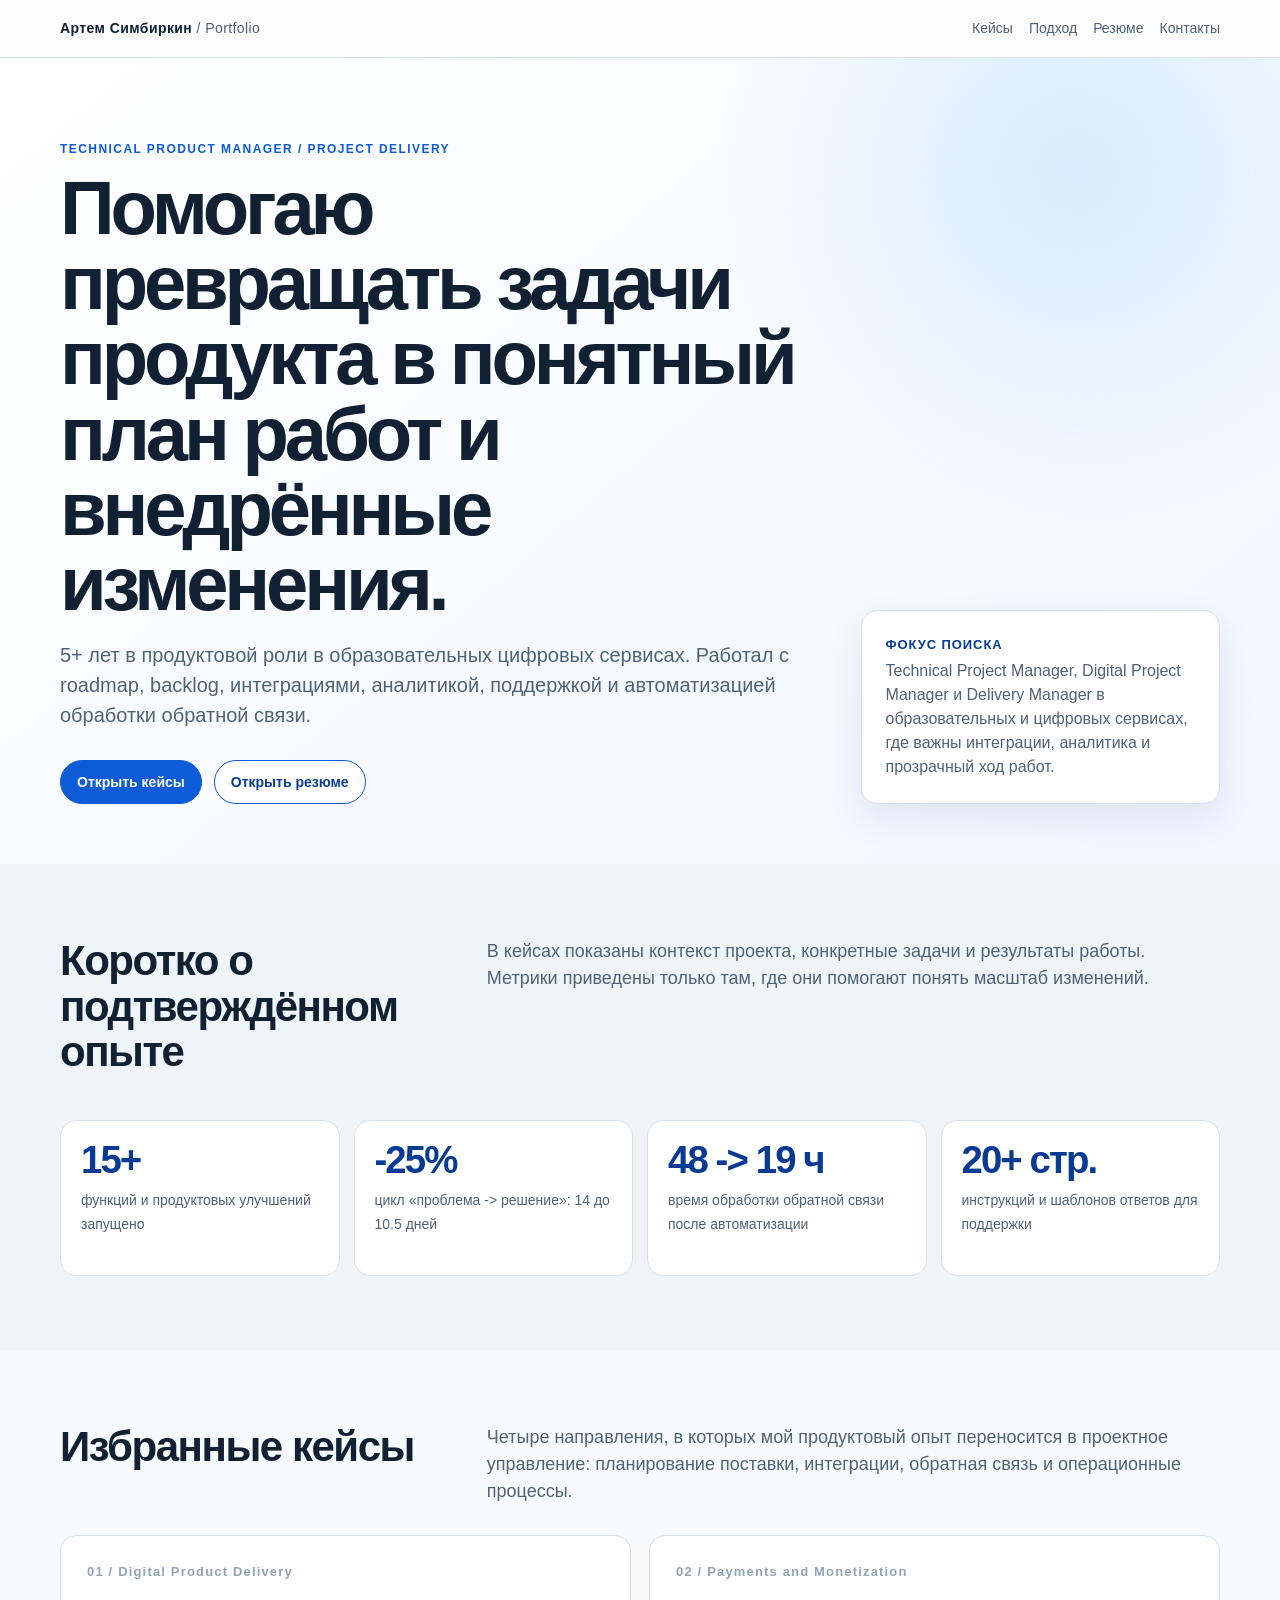
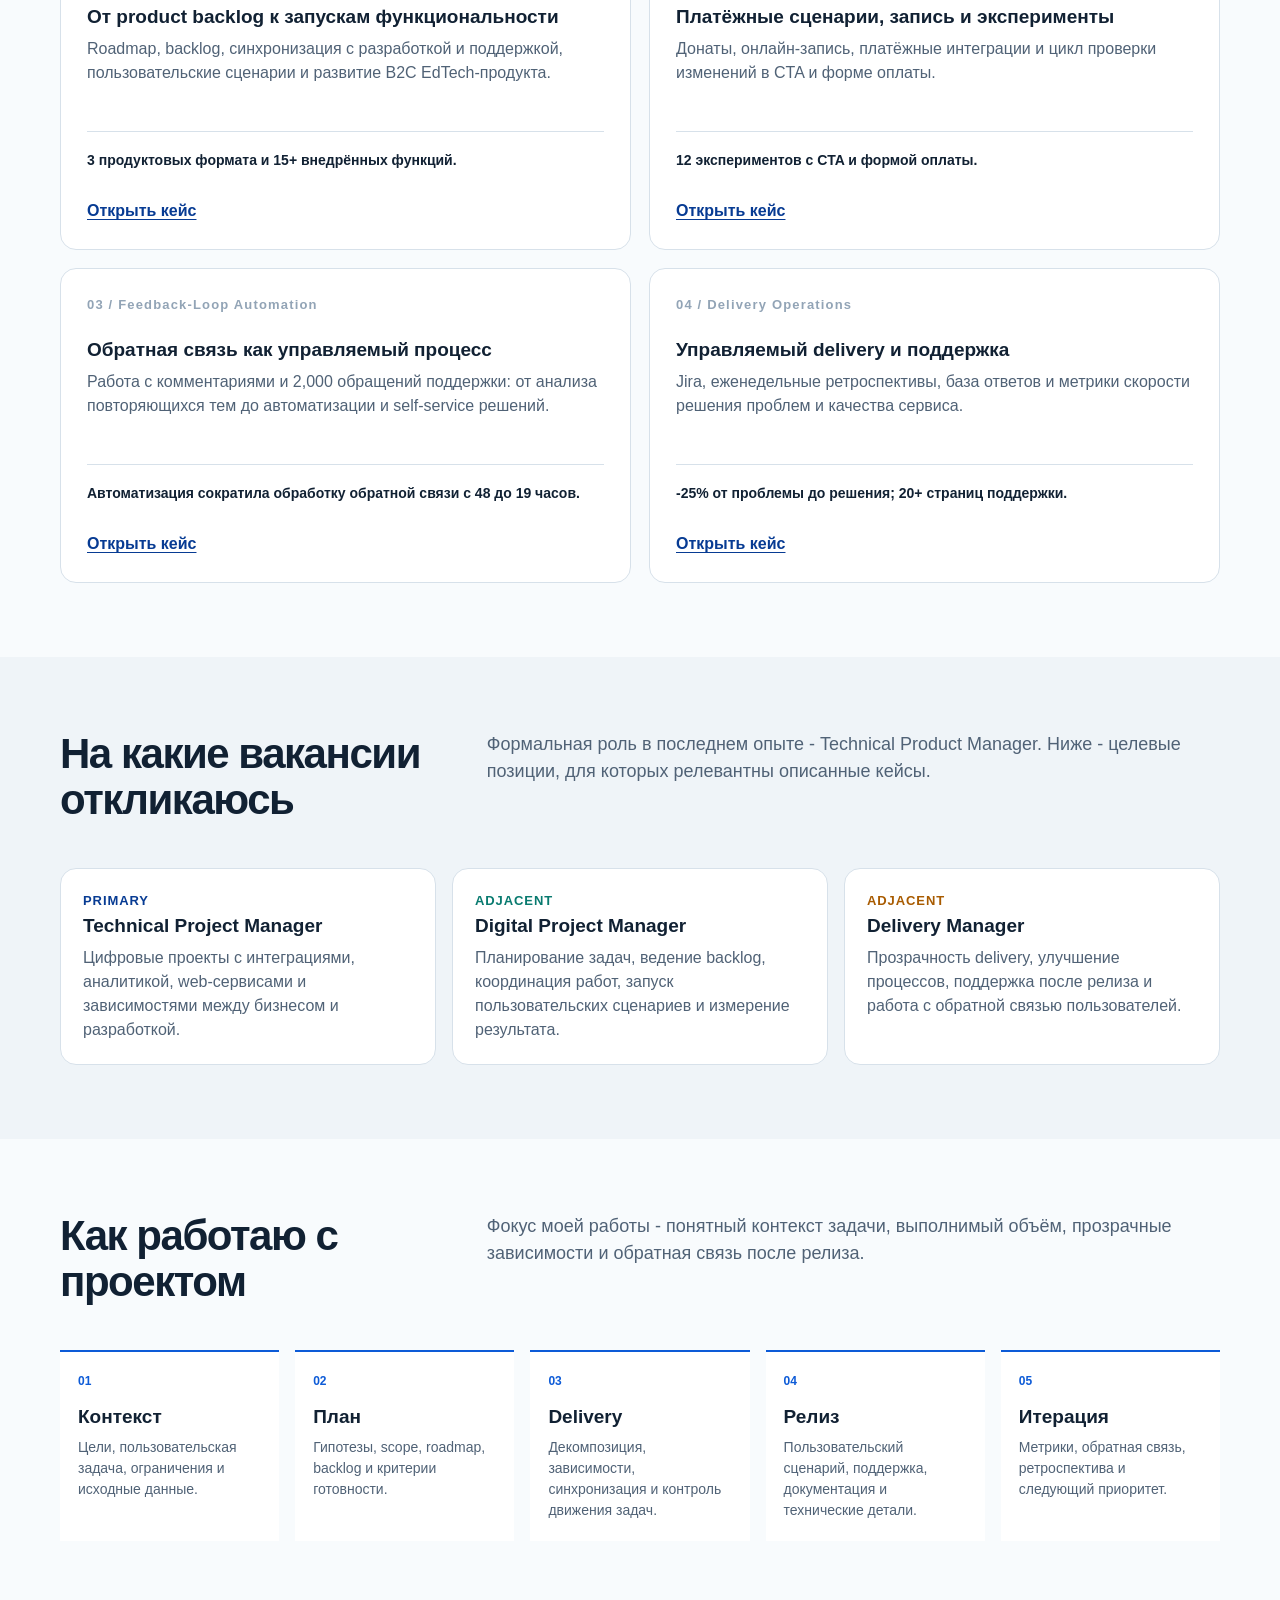
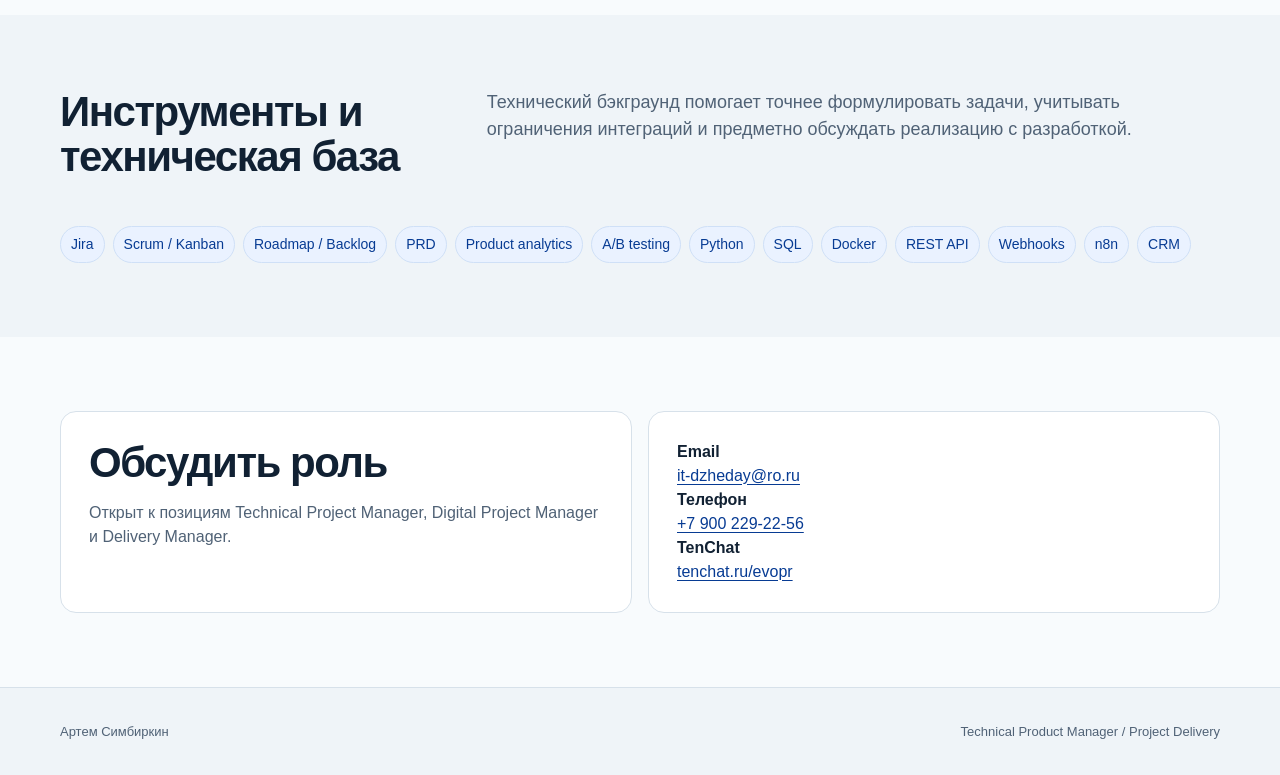
==== index.html @ fcdbf529 "cv commit" ====
<!DOCTYPE html>
<html lang="ru">
<head>
  <meta charset="UTF-8">
  <meta name="viewport" content="width=device-width, initial-scale=1.0">
  <meta name="description" content="Портфолио Артема Симбиркина, Technical Product Manager с опытом проектной поставки цифровых продуктов.">
  <title>Артем Симбиркин | Product Delivery</title>
  <link rel="stylesheet" href="assets/portfolio.css">
</head>
<body>
  <header class="site-header">
    <div class="shell">
      <a class="brand" href="index.html">Артем Симбиркин <span>/ Portfolio</span></a>
      <nav class="nav" aria-label="Навигация">
        <a href="#cases">Кейсы</a>
        <a href="#approach">Подход</a>
        <a href="resume-technical-project-manager.html">Резюме</a>
        <a href="#contact">Контакты</a>
      </nav>
    </div>
  </header>

  <main>
    <section class="hero">
      <div class="shell hero-grid">
        <div>
          <p class="eyebrow">Technical Product Manager / Project Delivery</p>
          <h1>Помогаю превращать задачи продукта в понятный план работ и внедрённые изменения.</h1>
          <p class="lead">5+ лет в продуктовой роли в образовательных цифровых сервисах. Работал с roadmap, backlog, интеграциями, аналитикой, поддержкой и автоматизацией обработки обратной связи.</p>
          <div class="hero-actions">
            <a class="button" href="#cases">Открыть кейсы</a>
            <a class="button secondary" href="resume-technical-project-manager.html">Открыть резюме</a>
          </div>
        </div>
        <aside class="hero-note">
          <strong>Фокус поиска</strong>
          <p>Technical Project Manager, Digital Project Manager и Delivery Manager в образовательных и цифровых сервисах, где важны интеграции, аналитика и прозрачный ход работ.</p>
        </aside>
      </div>
    </section>

    <section class="section">
      <div class="shell">
        <div class="section-heading">
          <h2>Коротко о подтверждённом опыте</h2>
          <p>В кейсах показаны контекст проекта, конкретные задачи и результаты работы. Метрики приведены только там, где они помогают понять масштаб изменений.</p>
        </div>
        <div class="metrics-grid">
          <article class="metric-card"><strong>15+</strong><span>функций и продуктовых улучшений запущено</span></article>
          <article class="metric-card"><strong>-25%</strong><span>цикл «проблема -> решение»: 14 до 10.5 дней</span></article>
          <article class="metric-card"><strong>48 -> 19 ч</strong><span>время обработки обратной связи после автоматизации</span></article>
          <article class="metric-card"><strong>20+ стр.</strong><span>инструкций и шаблонов ответов для поддержки</span></article>
        </div>
      </div>
    </section>

    <section class="section tint" id="cases">
      <div class="shell">
        <div class="section-heading">
          <h2>Избранные кейсы</h2>
          <p>Четыре направления, в которых мой продуктовый опыт переносится в проектное управление: планирование поставки, интеграции, обратная связь и операционные процессы.</p>
        </div>
        <div class="cases-grid">
          <article class="case-card">
            <span class="case-number">01 / Digital Product Delivery</span>
            <h3>От product backlog к запускам функциональности</h3>
            <p>Roadmap, backlog, синхронизация с разработкой и поддержкой, пользовательские сценарии и развитие B2C EdTech-продукта.</p>
            <p class="case-result">3 продуктовых формата и 15+ внедрённых функций.</p>
            <a class="case-link" href="cases/digital-product-delivery/case.html">Открыть кейс</a>
          </article>
          <article class="case-card">
            <span class="case-number">02 / Payments and Monetization</span>
            <h3>Платёжные сценарии, запись и эксперименты</h3>
            <p>Донаты, онлайн-запись, платёжные интеграции и цикл проверки изменений в CTA и форме оплаты.</p>
            <p class="case-result">12 экспериментов с CTA и формой оплаты.</p>
            <a class="case-link" href="cases/payments-monetization/case.html">Открыть кейс</a>
          </article>
          <article class="case-card">
            <span class="case-number">03 / Feedback-Loop Automation</span>
            <h3>Обратная связь как управляемый процесс</h3>
            <p>Работа с комментариями и 2,000 обращений поддержки: от анализа повторяющихся тем до автоматизации и self-service решений.</p>
            <p class="case-result">Автоматизация сократила обработку обратной связи с 48 до 19 часов.</p>
            <a class="case-link" href="cases/feedback-automation/case.html">Открыть кейс</a>
          </article>
          <article class="case-card">
            <span class="case-number">04 / Delivery Operations</span>
            <h3>Управляемый delivery и поддержка</h3>
            <p>Jira, еженедельные ретроспективы, база ответов и метрики скорости решения проблем и качества сервиса.</p>
            <p class="case-result">-25% от проблемы до решения; 20+ страниц поддержки.</p>
            <a class="case-link" href="cases/delivery-operations/case.html">Открыть кейс</a>
          </article>
        </div>
      </div>
    </section>

    <section class="section">
      <div class="shell">
        <div class="section-heading">
          <h2>На какие вакансии откликаюсь</h2>
          <p>Формальная роль в последнем опыте - Technical Product Manager. Ниже - целевые позиции, для которых релевантны описанные кейсы.</p>
        </div>
        <div class="role-grid">
          <article class="role-card"><strong>Primary</strong><h3>Technical Project Manager</h3><p>Цифровые проекты с интеграциями, аналитикой, web-сервисами и зависимостями между бизнесом и разработкой.</p></article>
          <article class="role-card"><strong>Adjacent</strong><h3>Digital Project Manager</h3><p>Планирование задач, ведение backlog, координация работ, запуск пользовательских сценариев и измерение результата.</p></article>
          <article class="role-card"><strong>Adjacent</strong><h3>Delivery Manager</h3><p>Прозрачность delivery, улучшение процессов, поддержка после релиза и работа с обратной связью пользователей.</p></article>
        </div>
      </div>
    </section>

    <section class="section tint" id="approach">
      <div class="shell">
        <div class="section-heading">
          <h2>Как работаю с проектом</h2>
          <p>Фокус моей работы - понятный контекст задачи, выполнимый объём, прозрачные зависимости и обратная связь после релиза.</p>
        </div>
        <div class="process-grid">
          <article class="process-step"><span>01</span><h3>Контекст</h3><p>Цели, пользовательская задача, ограничения и исходные данные.</p></article>
          <article class="process-step"><span>02</span><h3>План</h3><p>Гипотезы, scope, roadmap, backlog и критерии готовности.</p></article>
          <article class="process-step"><span>03</span><h3>Delivery</h3><p>Декомпозиция, зависимости, синхронизация и контроль движения задач.</p></article>
          <article class="process-step"><span>04</span><h3>Релиз</h3><p>Пользовательский сценарий, поддержка, документация и технические детали.</p></article>
          <article class="process-step"><span>05</span><h3>Итерация</h3><p>Метрики, обратная связь, ретроспектива и следующий приоритет.</p></article>
        </div>
      </div>
    </section>

    <section class="section">
      <div class="shell">
        <div class="section-heading">
          <h2>Инструменты и техническая база</h2>
          <p>Технический бэкграунд помогает точнее формулировать задачи, учитывать ограничения интеграций и предметно обсуждать реализацию с разработкой.</p>
        </div>
        <ul class="chip-list" aria-label="Инструменты">
          <li>Jira</li><li>Scrum / Kanban</li><li>Roadmap / Backlog</li><li>PRD</li><li>Product analytics</li><li>A/B testing</li><li>Python</li><li>SQL</li><li>Docker</li><li>REST API</li><li>Webhooks</li><li>n8n</li><li>CRM</li>
        </ul>
      </div>
    </section>

    <section class="section tint" id="contact">
      <div class="shell">
        <div class="contact-grid">
          <article class="contact-card"><h2>Обсудить роль</h2><p>Открыт к позициям Technical Project Manager, Digital Project Manager и Delivery Manager.</p></article>
          <article class="contact-card"><strong>Email</strong><p><a href="mailto:it-dzheday@ro.ru">it-dzheday@ro.ru</a></p><strong>Телефон</strong><p><a href="tel:+79002292256">+7 900 229-22-56</a></p><strong>TenChat</strong><p><a href="https://tenchat.ru/evopr">tenchat.ru/evopr</a></p></article>
        </div>
      </div>
    </section>
  </main>

  <footer class="footer"><div class="shell"><span>Артем Симбиркин</span><span>Technical Product Manager / Project Delivery</span></div></footer>
</body>
</html>
---- assets/portfolio.css ----
:root {
  --ink: #112133;
  --muted: #506276;
  --line: #d7e1ea;
  --canvas: #eff4f8;
  --paper: #ffffff;
  --blue: #0d5bd7;
  --blue-dark: #073b93;
  --blue-soft: #eaf2ff;
  --teal: #087a6f;
  --teal-soft: #e9f8f5;
  --amber: #a85b00;
  --amber-soft: #fff5e6;
  --danger: #a13b42;
  --radius: 16px;
}

* {
  box-sizing: border-box;
}

html {
  scroll-behavior: smooth;
}

body {
  margin: 0;
  background: var(--canvas);
  color: var(--ink);
  font-family: Arial, "Segoe UI", sans-serif;
  font-size: 16px;
  line-height: 1.5;
}

a {
  color: var(--blue-dark);
  text-decoration-thickness: 1px;
  text-underline-offset: 3px;
}

a:hover {
  color: var(--blue);
}

.shell {
  width: min(1160px, calc(100% - 40px));
  margin: 0 auto;
}

.site-header {
  padding: 18px 0;
  border-bottom: 1px solid var(--line);
  background: rgba(255, 255, 255, 0.86);
}

.site-header .shell {
  display: flex;
  align-items: center;
  justify-content: space-between;
  gap: 24px;
}

.brand {
  color: var(--ink);
  font-size: 14px;
  font-weight: 750;
  letter-spacing: 0.03em;
  text-decoration: none;
}

.brand span {
  color: var(--muted);
  font-weight: 500;
}

.nav {
  display: flex;
  flex-wrap: wrap;
  gap: 16px;
  font-size: 14px;
}

.nav a {
  color: var(--muted);
  text-decoration: none;
}

.nav a:hover {
  color: var(--blue);
}

.hero {
  padding: 82px 0 60px;
  background:
    radial-gradient(circle at 84% 14%, #d7ebff 0, rgba(215, 235, 255, 0) 28%),
    linear-gradient(140deg, #ffffff 0, #f0f7ff 100%);
}

.hero-grid {
  display: grid;
  grid-template-columns: minmax(0, 1.35fr) minmax(280px, 0.65fr);
  gap: 54px;
  align-items: end;
}

.eyebrow,
.case-kicker {
  margin: 0 0 12px;
  color: var(--blue);
  font-size: 12px;
  font-weight: 750;
  letter-spacing: 0.12em;
  text-transform: uppercase;
}

h1,
h2,
h3,
p {
  margin-top: 0;
}

h1 {
  max-width: 850px;
  margin-bottom: 20px;
  font-size: clamp(42px, 6vw, 76px);
  line-height: 0.99;
  letter-spacing: -0.055em;
}

h2 {
  margin-bottom: 16px;
  font-size: clamp(28px, 3.3vw, 42px);
  line-height: 1.08;
  letter-spacing: -0.035em;
}

h3 {
  margin-bottom: 8px;
  font-size: 19px;
  line-height: 1.2;
}

.lead {
  max-width: 730px;
  color: var(--muted);
  font-size: 20px;
  line-height: 1.48;
}

.hero-actions {
  display: flex;
  flex-wrap: wrap;
  gap: 12px;
  margin-top: 30px;
}

.button {
  display: inline-flex;
  align-items: center;
  justify-content: center;
  min-height: 44px;
  padding: 10px 16px;
  border: 1px solid var(--blue);
  border-radius: 999px;
  background: var(--blue);
  color: #ffffff;
  font-size: 14px;
  font-weight: 700;
  text-decoration: none;
}

.button:hover {
  background: var(--blue-dark);
  color: #ffffff;
}

.button.secondary {
  background: #ffffff;
  color: var(--blue-dark);
}

.button.secondary:hover {
  background: var(--blue-soft);
  color: var(--blue-dark);
}

.hero-note,
.role-card,
.contact-card,
.case-card,
.fact-card,
.metric-card,
.section-card,
.callout,
.resume-block {
  border: 1px solid var(--line);
  border-radius: var(--radius);
  background: var(--paper);
}

.hero-note {
  padding: 24px;
  box-shadow: 0 14px 36px rgba(22, 49, 76, 0.09);
}

.hero-note strong,
.role-card strong {
  display: block;
  margin-bottom: 5px;
  color: var(--blue-dark);
  font-size: 13px;
  letter-spacing: 0.07em;
  text-transform: uppercase;
}

.hero-note p,
.role-card p,
.contact-card p {
  margin-bottom: 0;
  color: var(--muted);
}

.section {
  padding: 74px 0;
}

.section.tint {
  background: #f8fbfd;
}

.section-heading {
  display: grid;
  grid-template-columns: minmax(0, 0.7fr) minmax(280px, 1.3fr);
  gap: 32px;
  align-items: start;
  margin-bottom: 30px;
}

.section-heading p {
  margin: 0;
  color: var(--muted);
  font-size: 18px;
}

.metrics-grid {
  display: grid;
  grid-template-columns: repeat(4, 1fr);
  gap: 14px;
}

.metric-card {
  min-height: 156px;
  padding: 20px;
}

.metric-card strong {
  display: block;
  margin-bottom: 8px;
  color: var(--blue-dark);
  font-size: clamp(28px, 3vw, 42px);
  line-height: 1;
  letter-spacing: -0.05em;
}

.metric-card span {
  color: var(--muted);
  font-size: 14px;
  line-height: 1.35;
}

.cases-grid {
  display: grid;
  grid-template-columns: repeat(2, minmax(0, 1fr));
  gap: 18px;
}

.case-card {
  display: flex;
  min-height: 315px;
  flex-direction: column;
  padding: 26px;
}

.case-number {
  display: block;
  margin-bottom: 24px;
  color: #92a4b6;
  font-size: 13px;
  font-weight: 750;
  letter-spacing: 0.09em;
}

.case-card p {
  color: var(--muted);
}

.case-card .case-result {
  margin-top: auto;
  padding-top: 18px;
  border-top: 1px solid var(--line);
  color: var(--ink);
  font-size: 14px;
  font-weight: 700;
}

.case-link {
  display: inline-block;
  margin-top: 14px;
  font-weight: 700;
}

.role-grid,
.two-column,
.facts-grid,
.process-grid,
.contact-grid {
  display: grid;
  gap: 16px;
}

.role-grid {
  grid-template-columns: repeat(3, 1fr);
}

.role-card {
  padding: 22px;
}

.role-card:nth-child(2) strong {
  color: var(--teal);
}

.role-card:nth-child(3) strong {
  color: var(--amber);
}

.two-column {
  grid-template-columns: repeat(2, minmax(0, 1fr));
}

.process-grid {
  grid-template-columns: repeat(5, 1fr);
}

.process-step {
  position: relative;
  min-height: 156px;
  padding: 20px 18px;
  border-top: 2px solid var(--blue);
  background: #ffffff;
}

.process-step span {
  display: block;
  margin-bottom: 16px;
  color: var(--blue);
  font-size: 12px;
  font-weight: 750;
}

.process-step p {
  margin: 0;
  color: var(--muted);
  font-size: 14px;
}

.chip-list {
  display: flex;
  flex-wrap: wrap;
  gap: 8px;
  margin: 0;
  padding: 0;
  list-style: none;
}

.chip-list li {
  padding: 7px 10px;
  border: 1px solid #cfe0f7;
  border-radius: 999px;
  background: var(--blue-soft);
  color: var(--blue-dark);
  font-size: 14px;
}

.contact-grid {
  grid-template-columns: 1fr 1fr;
}

.contact-card {
  padding: 28px;
}

.footer {
  padding: 34px 0;
  border-top: 1px solid var(--line);
  color: var(--muted);
  font-size: 13px;
}

.footer .shell {
  display: flex;
  justify-content: space-between;
  gap: 20px;
}

.case-page,
.resume-page {
  width: min(920px, calc(100% - 40px));
  margin: 0 auto;
  padding: 58px 0 86px;
}

.case-heading {
  max-width: 800px;
  margin-bottom: 38px;
}

.case-page h1,
.resume-page h1 {
  font-size: clamp(36px, 5vw, 62px);
}

.case-summary {
  max-width: 770px;
  margin-bottom: 0;
  color: var(--muted);
  font-size: 19px;
}

.facts-grid {
  grid-template-columns: repeat(4, 1fr);
  margin: 30px 0 46px;
}

.fact-card {
  padding: 17px;
}

.fact-card strong {
  display: block;
  margin-bottom: 7px;
  color: var(--blue-dark);
  font-size: 13px;
  letter-spacing: 0.06em;
  text-transform: uppercase;
}

.fact-card span {
  color: var(--muted);
  font-size: 14px;
}

.case-section {
  margin: 44px 0;
}

.case-section > p,
.case-section > ul,
.case-section > ol {
  max-width: 780px;
}

.case-section > p,
.case-section li {
  color: var(--muted);
}

.case-section li {
  margin-bottom: 8px;
}

.section-card {
  padding: 24px;
}

.section-card h3 {
  color: var(--blue-dark);
}

.section-card.teal h3 {
  color: var(--teal);
}

.section-card.amber h3 {
  color: var(--amber);
}

.section-card p:last-child,
.section-card ul:last-child {
  margin-bottom: 0;
}

.case-flow {
  display: grid;
  grid-template-columns: repeat(4, 1fr);
  gap: 10px;
}

.case-flow div {
  min-height: 128px;
  padding: 18px;
  border-radius: 12px;
  background: var(--blue-soft);
}

.case-flow div:nth-child(2) {
  background: #edf6ff;
}

.case-flow div:nth-child(3) {
  background: var(--teal-soft);
}

.case-flow div:nth-child(4) {
  background: var(--amber-soft);
}

.case-flow strong {
  display: block;
  margin-bottom: 8px;
  color: var(--blue-dark);
  font-size: 14px;
}

.case-flow p {
  margin: 0;
  color: var(--muted);
  font-size: 13px;
  line-height: 1.35;
}

.outcome-table {
  width: 100%;
  border-collapse: collapse;
  overflow: hidden;
  border: 1px solid var(--line);
  border-radius: 12px;
  background: #ffffff;
  font-size: 14px;
}

.outcome-table th,
.outcome-table td {
  padding: 13px 14px;
  border-bottom: 1px solid var(--line);
  text-align: left;
  vertical-align: top;
}

.outcome-table tr:last-child td {
  border-bottom: 0;
}

.outcome-table th {
  background: #f7fafd;
  color: var(--ink);
  font-size: 12px;
  letter-spacing: 0.04em;
  text-transform: uppercase;
}

.outcome-table td {
  color: var(--muted);
}

.callout {
  padding: 20px 22px;
  border-left: 4px solid var(--amber);
  background: var(--amber-soft);
  color: #6d4811;
  font-size: 14px;
}

.callout strong {
  color: #7e4d00;
}

.case-footer-links {
  display: flex;
  flex-wrap: wrap;
  gap: 16px;
  padding-top: 24px;
  border-top: 1px solid var(--line);
  font-weight: 700;
}

.resume-heading {
  display: grid;
  grid-template-columns: minmax(0, 1fr) minmax(220px, 0.42fr);
  gap: 34px;
  align-items: end;
  margin-bottom: 35px;
}

.resume-contact {
  color: var(--muted);
  font-size: 14px;
}

.resume-contact p {
  margin-bottom: 7px;
}

.resume-grid {
  display: grid;
  grid-template-columns: minmax(0, 1.25fr) minmax(250px, 0.75fr);
  gap: 28px;
}

.resume-block {
  margin-bottom: 16px;
  padding: 22px;
}

.resume-block h2 {
  margin-bottom: 12px;
  font-size: 22px;
}

.experience-item {
  margin-bottom: 24px;
}

.experience-item:last-child {
  margin-bottom: 0;
}

.experience-meta {
  margin-bottom: 6px;
  color: var(--muted);
  font-size: 14px;
}

.experience-item ul {
  margin-bottom: 0;
  padding-left: 18px;
}

.experience-item li {
  margin-bottom: 7px;
  color: var(--muted);
}

.small-note {
  color: var(--muted);
  font-size: 13px;
}

@media (max-width: 820px) {
  .hero-grid,
  .section-heading,
  .resume-heading,
  .resume-grid {
    grid-template-columns: 1fr;
  }

  .metrics-grid,
  .facts-grid,
  .role-grid,
  .process-grid,
  .case-flow {
    grid-template-columns: repeat(2, 1fr);
  }
}

@media (max-width: 620px) {
  .shell,
  .case-page,
  .resume-page {
    width: min(100% - 28px, 920px);
  }

  .site-header .shell,
  .footer .shell {
    align-items: flex-start;
    flex-direction: column;
  }

  .hero {
    padding: 56px 0 42px;
  }

  .section,
  .case-page,
  .resume-page {
    padding-top: 48px;
    padding-bottom: 48px;
  }

  .cases-grid,
  .two-column,
  .contact-grid,
  .metrics-grid,
  .facts-grid,
  .role-grid,
  .process-grid,
  .case-flow {
    grid-template-columns: 1fr;
  }

  .nav {
    gap: 12px;
  }

  .lead,
  .case-summary {
    font-size: 17px;
  }

  .outcome-table {
    display: block;
    overflow-x: auto;
  }
}

@page {
  size: A4;
  margin: 12mm;
}

@media print {
  :root {
    --canvas: #ffffff;
  }

  body {
    background: #ffffff;
    font-size: 11pt;
  }

  .site-header,
  .footer,
  .hero-actions,
  .case-footer-links {
    display: none;
  }

  .shell,
  .case-page,
  .resume-page {
    width: auto;
    margin: 0;
    padding: 0;
  }

  .hero,
  .section {
    padding: 0 0 10mm;
    background: #ffffff;
  }

  .hero-grid,
  .section-heading,
  .resume-heading,
  .resume-grid,
  .role-grid,
  .metrics-grid,
  .facts-grid,
  .process-grid,
  .case-flow,
  .cases-grid,
  .two-column,
  .contact-grid {
    gap: 7mm;
  }

  h1 {
    font-size: 35pt;
  }

  h2 {
    font-size: 23pt;
  }

  .lead,
  .case-summary {
    font-size: 13pt;
  }

  .case-page h1,
  .resume-page h1 {
    font-size: 30pt;
  }

  .case-section,
  .resume-block,
  .metric-card,
  .fact-card,
  .section-card,
  .case-card,
  .role-card,
  .contact-card,
  .callout {
    break-inside: avoid;
  }

  .case-page {
    padding-bottom: 0;
  }
}
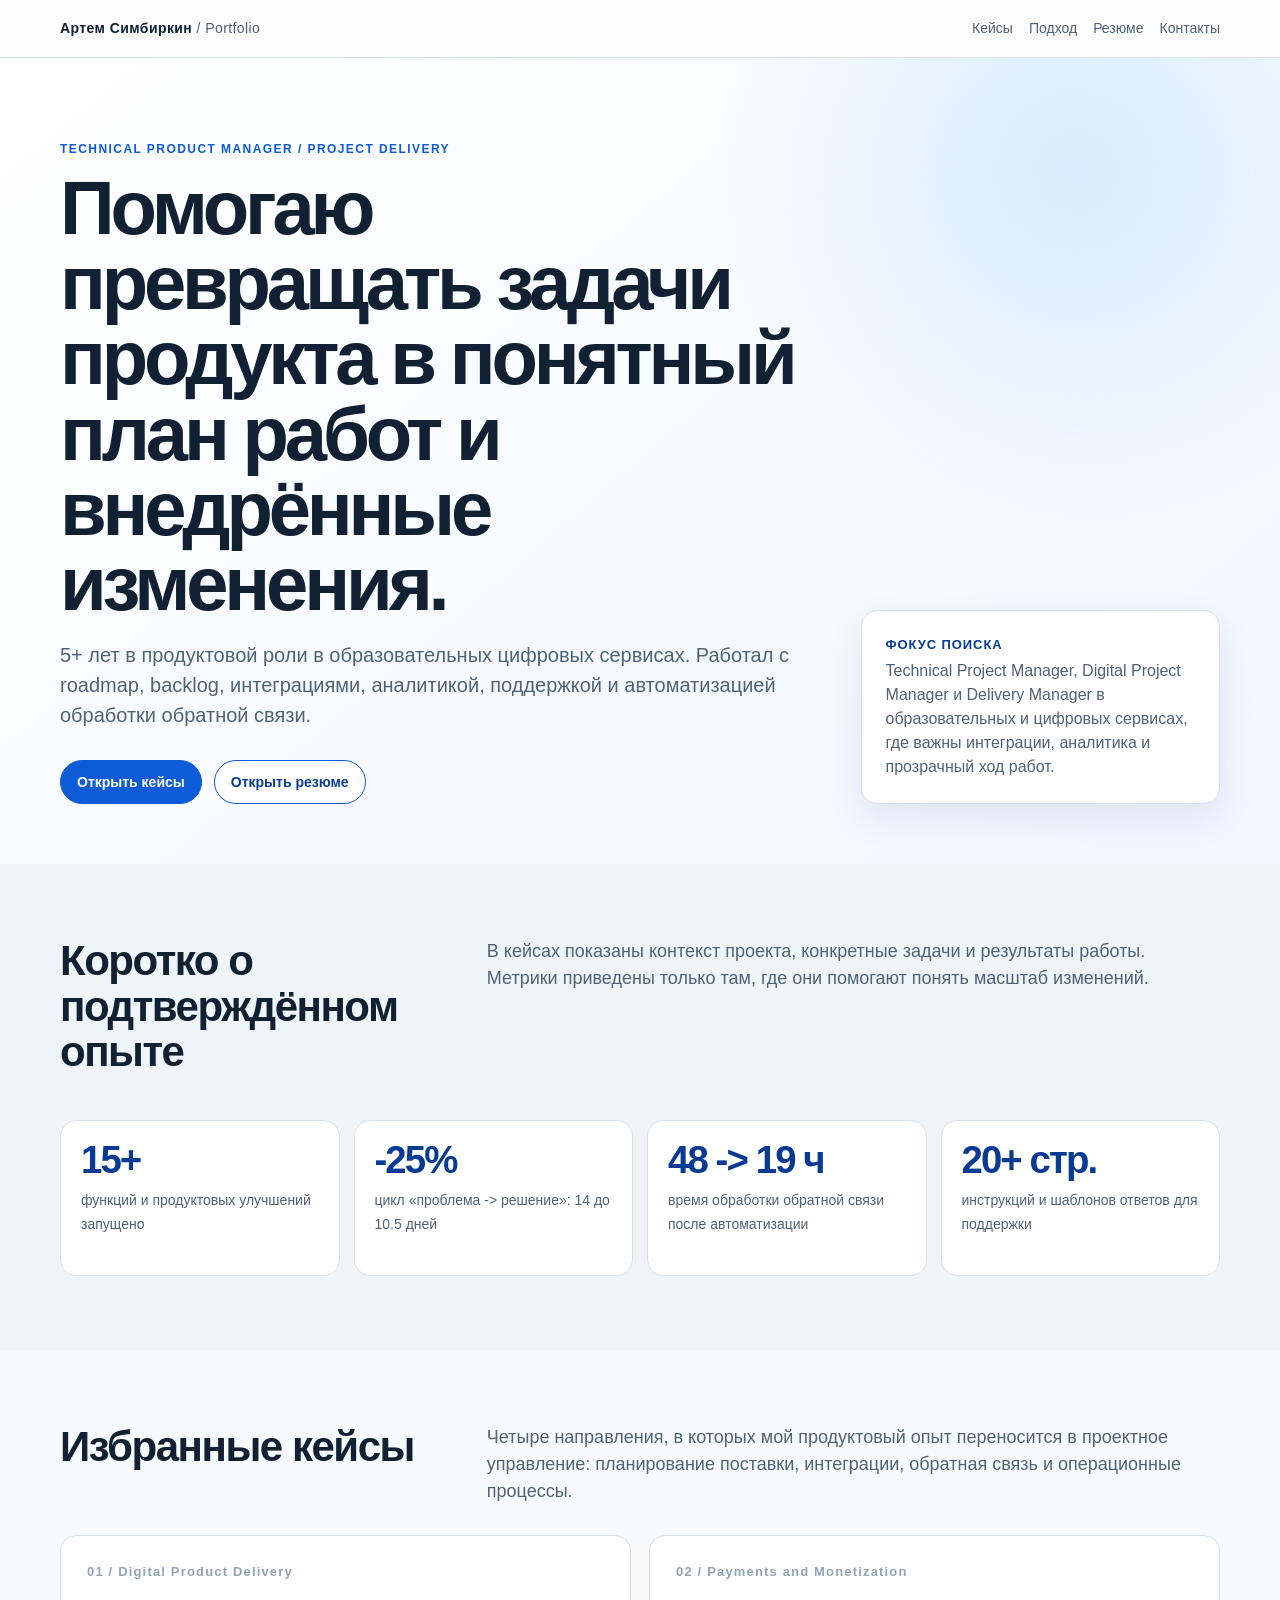
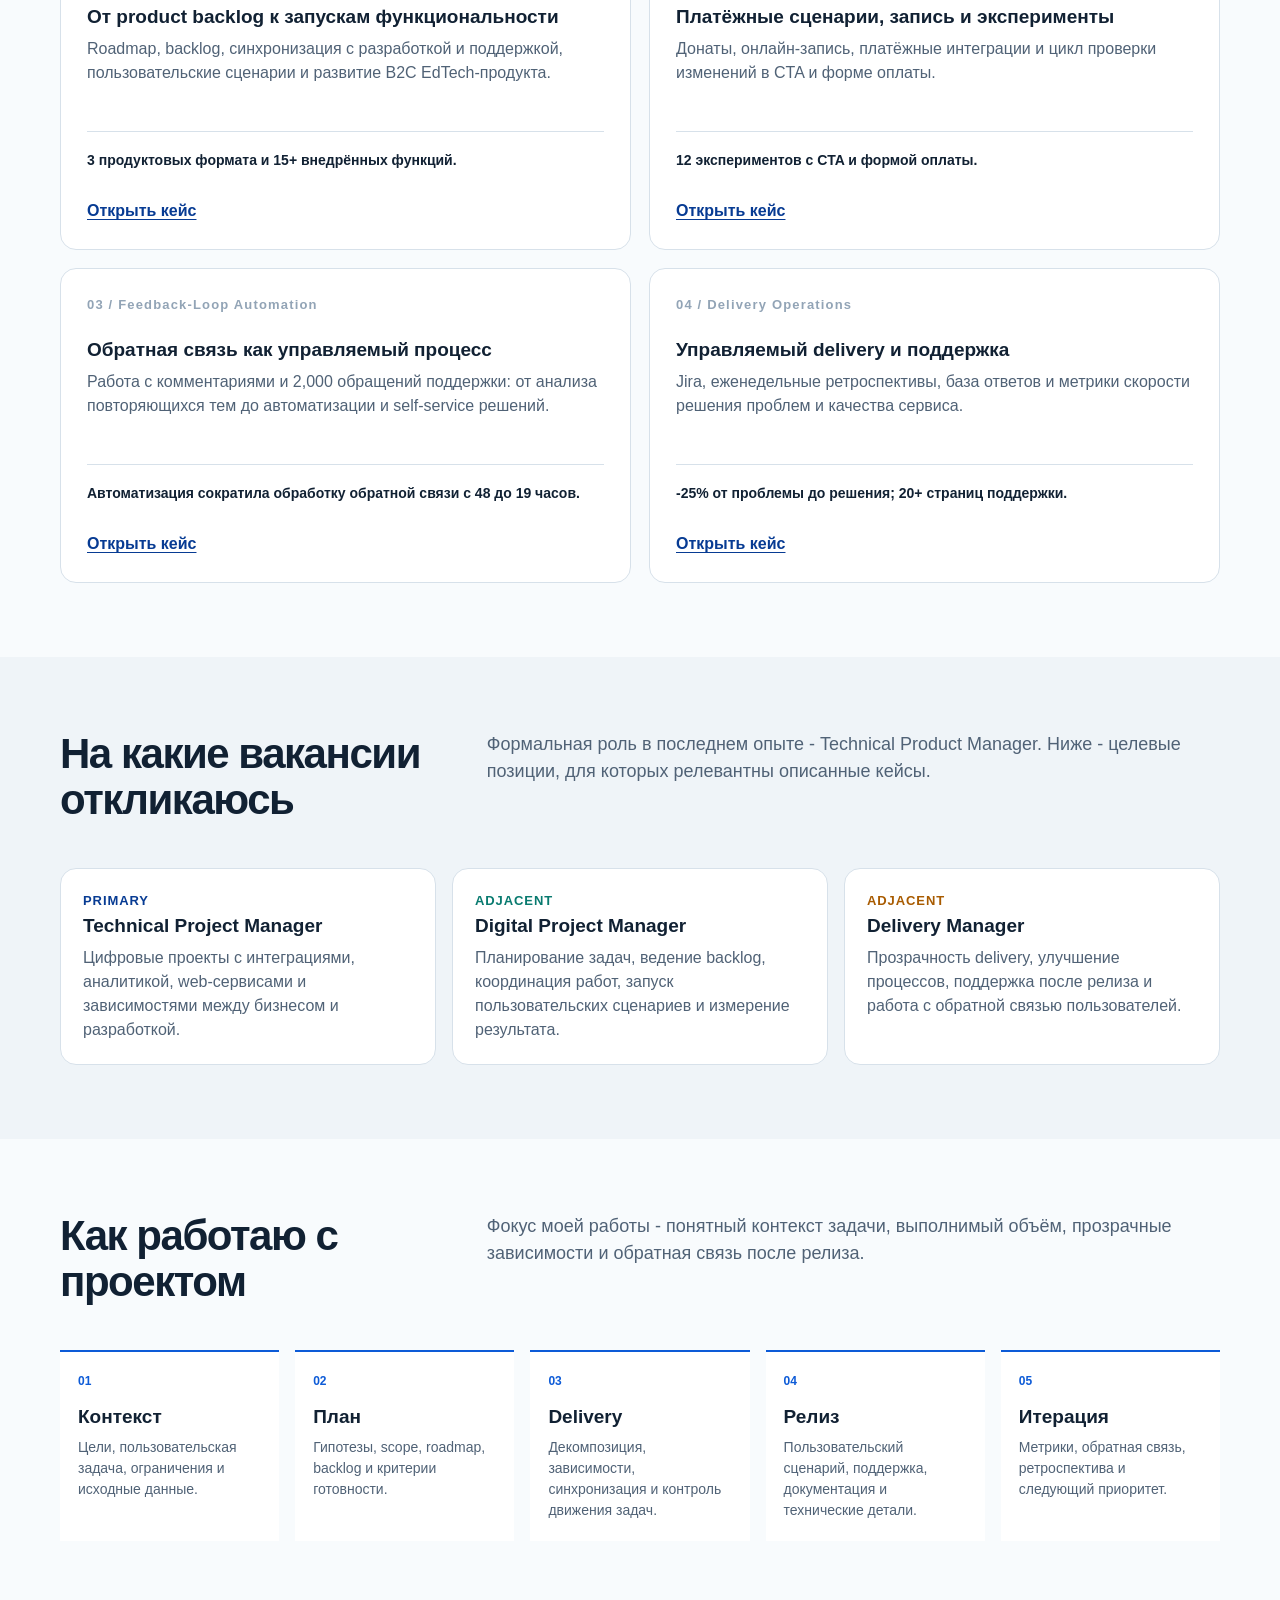
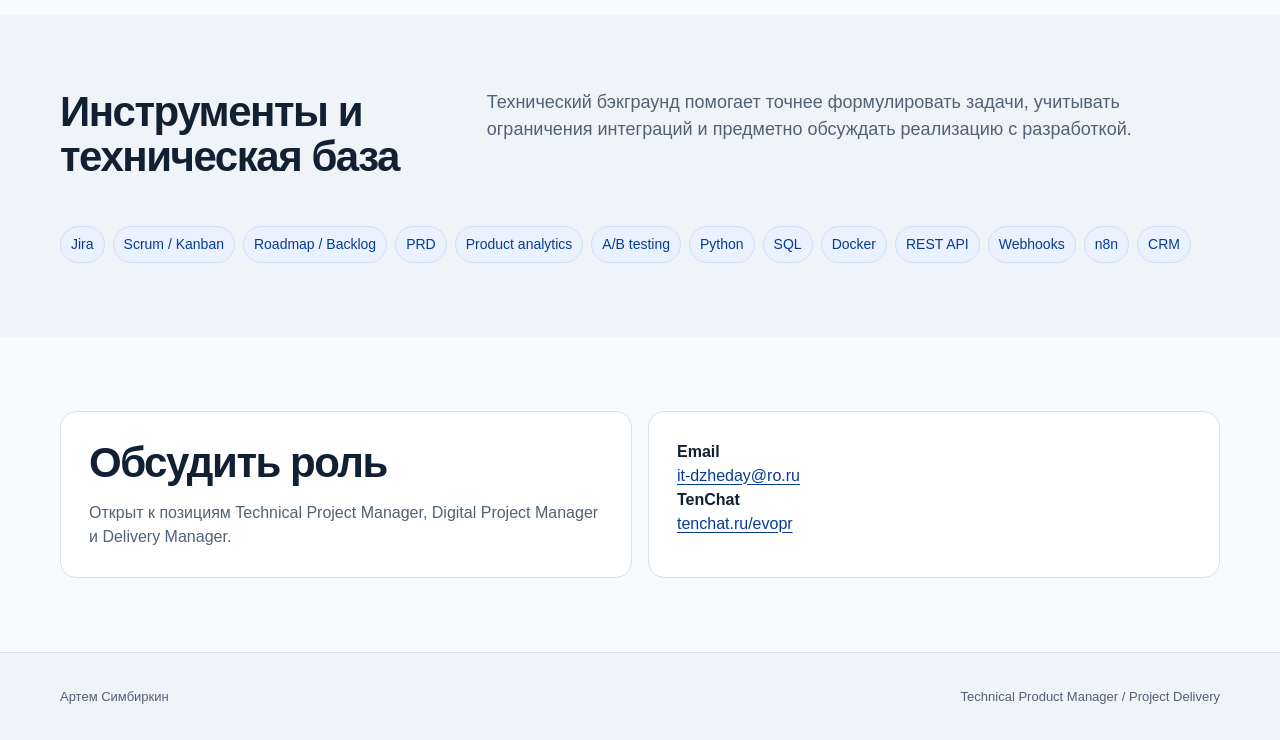
==== commit 932e120c: "cv commit 2" ====
--- a/index.html
+++ b/index.html
@@ -139,7 +139,7 @@
       <div class="shell">
         <div class="contact-grid">
           <article class="contact-card"><h2>Обсудить роль</h2><p>Открыт к позициям Technical Project Manager, Digital Project Manager и Delivery Manager.</p></article>
-          <article class="contact-card"><strong>Email</strong><p><a href="mailto:it-dzheday@ro.ru">it-dzheday@ro.ru</a></p><strong>Телефон</strong><p><a href="tel:+79002292256">+7 900 229-22-56</a></p><strong>TenChat</strong><p><a href="https://tenchat.ru/evopr">tenchat.ru/evopr</a></p></article>
+          <article class="contact-card"><strong>Email</strong><p><a href="mailto:it-dzheday@ro.ru">it-dzheday@ro.ru</a></p><strong>TenChat</strong><p><a href="https://tenchat.ru/evopr">tenchat.ru/evopr</a></p></article>
         </div>
       </div>
     </section>
